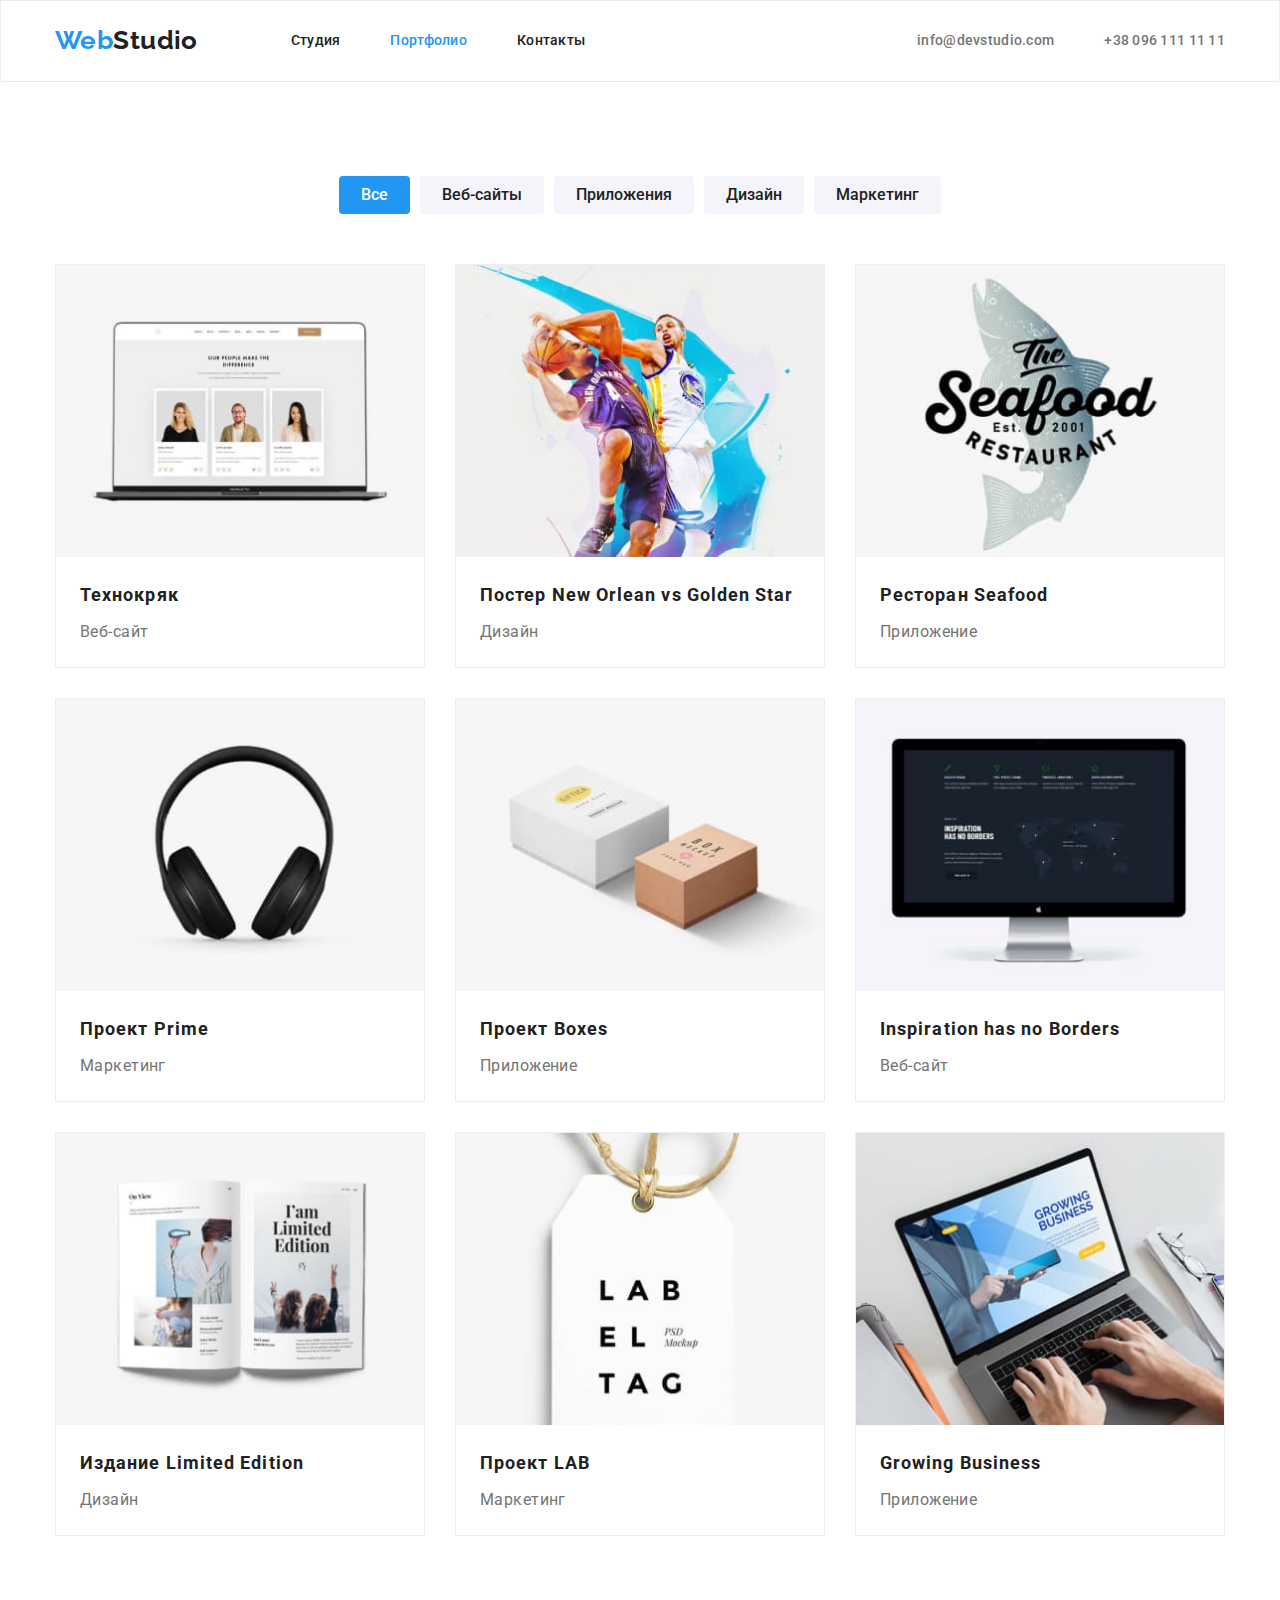
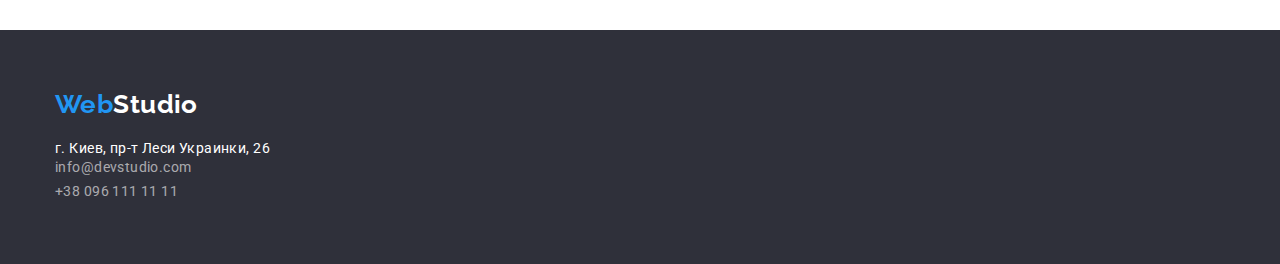
==== portfolio.html @ 12996af7 "Initial commit" ====
<!DOCTYPE html>
<html lang="ru">
  <head>
    <meta charset="UTF-8" />
    <meta http-equiv="X-UA-Compatible" content="IE=edge" />
    <meta name="viewport" content="width=device-width, initial-scale=1.0" />
    <title>Portfolio</title>
    <link
      rel="stylesheet"
      href="https://cdnjs.cloudflare.com/ajax/libs/modern-normalize/1.1.0/modern-normalize.min.css"
    />
    <link rel="preconnect" href="https://fonts.googleapis.com" />
    <link rel="preconnect" href="https://fonts.gstatic.com" crossorigin />
    <link
      href="https://fonts.googleapis.com/css2?family=Raleway:wght@700&family=Roboto:wght@400;500;700;900&display=swap"
      rel="stylesheet"
    />
    <link rel="stylesheet" href="./css/styles.css" />
  </head>
  <body>
    <!-- Header -->
    <header class="header">
      <div class="container">
        <nav class="navigation">
          <a href="./index.html" class="logo link"> <span class="web-blue">Web</span>Studio </a>
          <ul class="site-nav list">
            <li class="nav-li"><a class="nav-link link" href="./index.html">Студия</a></li>
            <li class="nav-li">
              <a class="nav-link link current" href="./portfolio.html">Портфолио</a>
            </li>
            <li class="nav-li"><a class="nav-link link" href="">Контакты</a></li>
          </ul>
        </nav>

        <ul class="contact list">
          <li class="nav-li">
            <a class="contact-link link" href="mailto:info@devstudio.com">info@devstudio.com</a>
          </li>
          <li class="nav-li">
            <a class="contact-link link" href="tel:+380961111111">+38 096 111 11 11</a>
          </li>
        </ul>
      </div>
    </header>

    <main>
      <!--Кнопки -->
      <section class="section">
        <div class="container">
          <h1 class="visually-hidden">Panel button</h1>
          <ul class="button-f list">
            <li><button type="button" class="button-portfolio active">Все</button></li>
            <li><button type="button" class="button-portfolio">Веб-сайты</button></li>
            <li><button type="button" class="button-portfolio">Приложения</button></li>
            <li><button type="button" class="button-portfolio">Дизайн</button></li>
            <li><button type="button" class="button-portfolio">Маркетинг</button></li>
          </ul>

          <!-- Список карточек -->
          <ul class="card-list list">
            <li class="ct-img">
              <a class="cards-link link" href="#">
                <img src="./images/img/img.jpg" alt="notebook" />
                <div class="card-thumb">
                  <h2 class="card-title">Технокряк</h2>
                  <p class="card-description">Веб-сайт</p>
                </div>
              </a>
            </li>
            <li class="ct-img">
              <a class="cards-link link" href="#">
                <img src="./images/img/img(1).jpg" alt="basketball" />
                <div class="card-thumb">
                  <h2 class="card-title">Постер New Orlean vs Golden Star</h2>
                  <p class="card-description">Дизайн</p>
                </div>
              </a>
            </li>
            <li class="ct-img" class="ct-img">
              <a class="cards-link link" href="#">
                <img src="./images/img/img(2).jpg" alt="seafood" />
                <div class="card-thumb">
                  <h2 class="card-title">Ресторан Seafood</h2>
                  <p class="card-description">Приложение</p>
                </div>
              </a>
            </li>
            <li class="ct-img" class="ct-img">
              <a class="cards-link link" href="#">
                <img src="./images/img/img(3).jpg" alt="headphones" />
                <div class="card-thumb">
                  <h2 class="card-title">Проект Prime</h2>
                  <p class="card-description">Маркетинг</p>
                </div>
              </a>
            </li>
            <li class="ct-img">
              <a class="cards-link link" href="#">
                <img src="./images/img/img(4).jpg" alt="boxes" />
                <div class="card-thumb">
                  <h2 class="card-title">Проект Boxes</h2>
                  <p class="card-description">Приложение</p>
                </div>
              </a>
            </li>
            <li class="ct-img">
              <a class="cards-link link" href="#">
                <img src="./images/img/img(5).jpg" alt="monitor" />
                <div class="card-thumb">
                  <h2 class="card-title">Inspiration has no Borders</h2>
                  <p class="card-description">Веб-сайт</p>
                </div>
              </a>
            </li>
            <li class="ct-img">
              <a class="cards-link link" href="#">
                <img src="./images/img/img(6).jpg" alt="book" />
                <div class="card-thumb">
                  <h2 class="card-title">Издание Limited Edition</h2>
                  <p class="card-description">Дизайн</p>
                </div>
              </a>
            </li>
            <li class="ct-img">
              <a class="cards-link link" href="#">
                <img src="./images/img/img(7).jpg" alt="abc" />
                <div class="card-thumb">
                  <h2 class="card-title">Проект LAB</h2>
                  <p class="card-description">Маркетинг</p>
                </div>
              </a>
            </li>
            <li class="ct-img">
              <a class="cards-link link" href="#">
                <img src="./images/img/img(8).jpg" alt="notebookwithhand" />
                <div class="card-thumb">
                  <h2 class="card-title">Growing Business</h2>
                  <p class="card-description">Приложение</p>
                </div>
              </a>
            </li>
          </ul>
        </div>
      </section>
    </main>

    <!-- Footer -->
    <footer>
      <div class="container">
        <a class="footer-logo link" href="./index.html">
          <span class="web-blue">Web</span>Studio
        </a>
        <address>
          <ul class="adress-contact list">
            <li>
              <a
                class="adress-link link"
                href="https://goo.gl/maps/piqngm7oDQpEDh6u6"
                target="_blank"
                rel="noopener nofollow noreferrer"
                >г. Киев, пр-т Леси Украинки, 26</a
              >
            </li>
            <li>
              <a class="contact-footer link" href="mailto:info@devstudio.com">info@devstudio.com</a>
            </li>
            <li><a class="contact-footer link" href="tel:+380961111111">+38 096 111 11 11</a></li>
          </ul>
        </address>
      </div>
    </footer>
  </body>
</html>
---- css/styles.css ----
/* 
body {
    color: #212121;
    background-color: #FFFFFF;
}
 */

/* Белый #FFFFFF */
/* Серый #757575; */
/* Акцент #2196F3; */
/* Фон футера #2F303A; */
/* Фон кнопок #F5F4FA; */
:root {
  --primary-text-color: #212121;
  --tittle-text-color: #757575;
  --accent-color: #2196f3;
  --primary-wh-color: #ffffff;
  --bg-button-portfolio: #f5f4fa;
}

body {
  font-family: 'Roboto', sans-serif;
  color: var(--primary-text-color);
  background-color: var(--primary-bg-color);
  font-size: 14px;
  letter-spacing: 0.03em;
}

html {
	box-sizing: border-box;
}
*,
*::after,
*::before {
	box-sizing: inherit;
}
/* Стили для обнуления верхних отступов у элементов */
h1,
h2,
h3,
h4,
h5,
h6,
p {
	margin: 0;
}
/* Класс для обнуления базовых свойств у списков (ul) */
.list {
	list-style: none;
	padding-left: 0;
	margin: 0;
}
/* Класс для обнуления базовых свойств у ссылок */
.link {
	text-decoration: none;
	color: inherit;
}
/* Свойства для корректного отображения картинок */
img {
	display: block;
	max-width: 100%;
	height: auto;
}
/* Свойства для обнуления курсива у address */
address {
	font-style: normal;
}

.section {
  padding: 94px 0;
}

.list {
  list-style-type: none;
  padding: 0;
  margin: 0;
}
.link {
  text-decoration: none;
  color: var(--primary-text-color);
}

.section-title {
  text-align: center;
  font-size: 36px;
  line-height: 1.16;
  margin-bottom: 50px;
}

/* Header */

.header {
  border: 1px solid #ececec;
}

.container {
  width: 1200px;
  padding: 0 15px;
  margin: 0 auto;
}

.navigation {
  display: flex;
  align-items: center;
}

.contact {
  display: flex;
  margin-left: auto;
}

.web-blue {
  color: var(--accent-color);
}

.adress-contact-li {
  margin-bottom: 9px;
}

.adress-contact-li:last-of-type {
  margin-bottom: 0px;
}

.adress-link {
  color: var(--primary-wh-color);
}

.header .container {
  display: flex;
  align-items: center;
}

/* Логотип */
.logo {
  color: var(--primary-text-color);
  font-size: 26px;
  font-family: 'Raleway', sans-serif;
  font-weight: 700;
  margin-right: 93px;
}

/* Site nav */
.nav-link {
  padding: 32px 0;
  display: block;
  color: var(--primary-text-color);
  font-weight: 500;
  line-height: 1.14;
  letter-spacing: 0.02em;
}

.nav-li:not(:last-child) {
  margin-right: 50px;
}

.site-nav {
  display: flex;
}

.nav-link:hover,
.nav-link:focus,
.current {
  color: var(--accent-color);
}

.section-title {
  color: var(--primary-text-color);
  margin-top: 0;
}

.site-nav .nav-link.current {
  color: var(--accent-color);
}

.contact-link {
  display: block;
  padding: 32px 0;
  color: var(--tittle-text-color);
  font-weight: 500;
  font-size: 14px;
  line-height: 1.14;
  letter-spacing: 0.02em;
  font-style: normal;

}

.contact-link:hover,
:focus {
  color: var(--accent-color);
}

/* main */
.main-title {
  color: var(--primary-wh-color);
}

.future-discription {
  color: var(--tittle-text-color);
  line-height: 1.71;
}

/* Решение для бизнесса */

.hero {
  padding: 200px 0;
  background-color: #2f303a;
  text-align: center;
}

.hero-title {
  color: var(--primary-text-color);
  font-weight: 900;
  font-size: 44px;
  line-height: 1.36;
  text-align: center;
  letter-spacing: 0.06em;
  text-transform: uppercase;
  color: var(--primary-wh-color);
  width: 700px;
  margin-top: 0;
  margin-bottom: 30px;
  margin-left: 230px;
}

.button {
  color: var(--primary-wh-color);
  background-color: var(--accent-color);
  font-style: normal;
  font-weight: 700;
  font-size: 16px;
  line-height: 1.85;
  cursor: pointer;
  border-radius: 4px;
  padding: 10px 32px;
  text-align: center;
  border: none;
  letter-spacing: 0.06em;
}

/* Особенности */

.features {
  display: flex;
  justify-content: space-between;

}

.features-title {
  font-size: 14px;
  line-height: 1.14;
  text-transform: uppercase;
  margin-bottom: 10px;
}

.fetures-item {
  width: 270px;
  /* 
  padding: 15px 0; 
   */
}

.features-discription {
  color: var(--tittle-text-color);
  font-size: 14px;
  line-height: 1.71;
}

.visually-hidden {
  position: absolute;
  width: 1px;
  height: 1px;
  margin: -1px;
  border: 0;
  padding: 0;
  white-space: nowrap;
  clip-path: inset(100%);
  clip: rect(0 0 0 0);
  overflow: hidden;
}

/* Чем мы занимаемся */

.section-title-team {
  font-size: 36px;
  line-height: 1.16;
  text-align: center;
  margin-bottom: 50px;
}

/* about */
.about {
  padding-top: 0;
}

.about-list {
  display: flex;
  align-items: center;
}

.about-item:not(:last-child) {
  margin-right: 30px;
}

/* Команда */

.team {
  background-color: #f5f4fa;
  margin: 0;
}

.list-team {
  display: flex;
  justify-content: space-between;
}

.list-team > li {
  background-color: var(--primary-wh-color);
  box-shadow: 0px 1px 3px rgba(0, 0, 0, 0.12), 0px 1px 1px rgba(0, 0, 0, 0.14),
    0px 2px 1px rgba(0, 0, 0, 0.2);
  border-radius: 0px 0px 4px 4px;
}

.team-name {
  font-weight: 500;
  font-size: 16px;
  line-height: 1.18;
  text-align: center;
  margin-bottom: 10px;
}

.team-position {
  font-size: 16px;
  line-height: 1.18;
  text-align: center;
  color: var(--tittle-text-color);
}

.team-wrapper {
  padding: 30px 0;
}

/* Footer */

footer {
  background: #2f303a;
  padding-top: 60px;
  padding-bottom: 60px;
}

.footer-logo {
  color: var(--primary-wh-color);
  font-family: 'Raleway', sans-serif;
  font-size: 26px;
  font-weight: 700;
  margin-bottom: 20px;
  display: block;
}

.contact-footer {
  font-weight: 400;
  font-size: 14px;
  line-height: 1.71;
  letter-spacing: 0.03em;
  color: rgba(255, 255, 255, 0.6);
}

.contact-footer:hover,
:focus {
  color: var(--accent-color);
}

/* ПОРТФОЛИО */

/* Button Portfolio */

.button-portfolio {
  color: var(--primary-text-color);
  background-color: var(--bg-button-portfolio);
  cursor: pointer;
  font-weight: 500;
  font-size: 16px;
  line-height: 1.62;
  border: none;
  padding: 6px 22px;
  border-radius: 4px;
  text-align: center;
}

.button-portfolio:hover,
.button-portfolio:focus {
  background-color: var(--accent-color);
  color: var(--primary-wh-color);
  box-shadow: 0px 4px 4px rgba(0, 0, 0, 0.15);
}

.button-portfolio.active {
  background-color: var(--accent-color);
  color: var(--primary-wh-color);
}

/* Cards */
.card-title {
  font-weight: 700;
  font-size: 18px;
  line-height: 2;
  letter-spacing: 0.06em;
  color: var(--primary-text-color);
  margin-bottom: 4px;
}

.card-thumb {
  padding: 20px 24px;
}

.card-list > li {
  background-color: var(--primary-wh-color);
  border: 1px solid #EEEEEE;
  flex-basis: calc((100% - 90px)/3);
  margin-right: 30px;
  margin-bottom: 30px;
}

.card-list {
  display: flex;
  justify-content: space-between;

}

.card-description {
  font-weight: 400;
  font-size: 16px;
  line-height: 1.85;
  color: var(--tittle-text-color);

}

.card-list {
  display: flex;
  /* Make a flex container multiline */
  flex-wrap: wrap;
  /* Set gap between rows and columns */
  margin-right: -30px;
  margin-bottom: -30px;

}

.button-f {
  display: flex;
  justify-content: center;
  margin-bottom: 50px;
  gap: 10px;
}
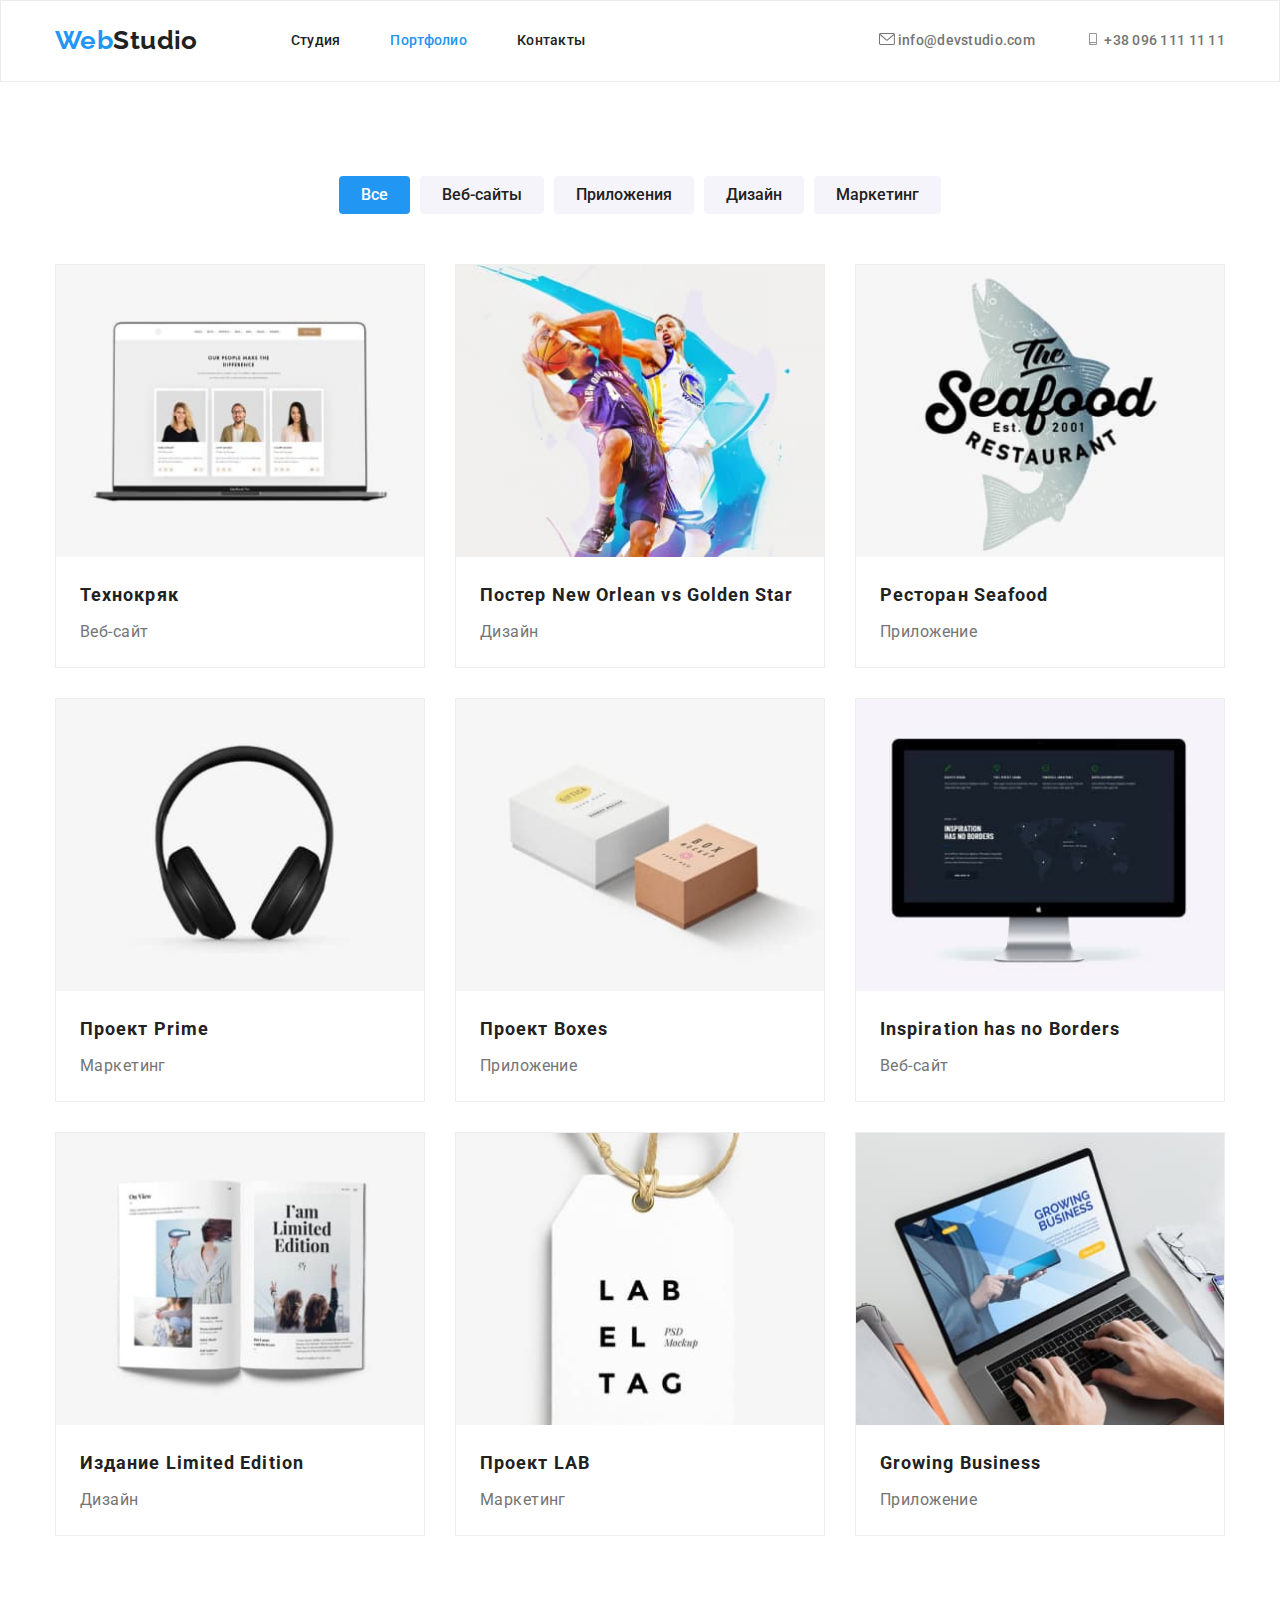
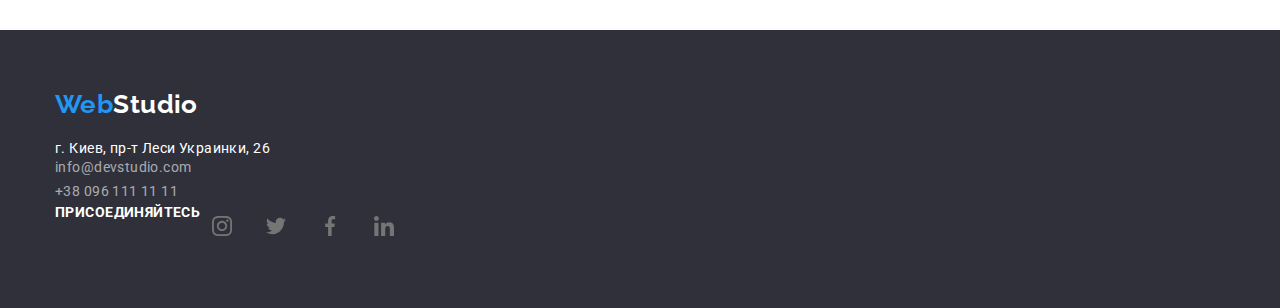
==== commit 83ad69e9: "footer start" ====
--- a/portfolio.html
+++ b/portfolio.html
@@ -34,12 +34,23 @@
 
         <ul class="contact list">
           <li class="nav-li">
-            <a class="contact-link link" href="mailto:info@devstudio.com">info@devstudio.com</a>
+            <div class="icon-contact">
+            <a class="contact-link link" href="mailto:info@devstudio.com"> 
+              <svg class="nav-li-item">
+              <use href="images/symbol-defs.svg#envelope"></use>
+              </svg> info@devstudio.com</a>
+          </div>
           </li>
           <li class="nav-li">
-            <a class="contact-link link" href="tel:+380961111111">+38 096 111 11 11</a>
+            <div class="icon-contact">
+            <a class="contact-link link" href="tel:+380961111111"> 
+              <svg class="nav-li-item">
+              <use href="images/symbol-defs.svg#smartphone"></use>
+              </svg> +38 096 111 11 11</a>
           </li>
+        </div>
         </ul>
+
       </div>
     </header>
 
@@ -158,8 +169,7 @@
                 href="https://goo.gl/maps/piqngm7oDQpEDh6u6"
                 target="_blank"
                 rel="noopener nofollow noreferrer"
-                >г. Киев, пр-т Леси Украинки, 26</a
-              >
+                >г. Киев, пр-т Леси Украинки, 26</a>
             </li>
             <li>
               <a class="contact-footer link" href="mailto:info@devstudio.com">info@devstudio.com</a>
@@ -167,6 +177,43 @@
             <li><a class="contact-footer link" href="tel:+380961111111">+38 096 111 11 11</a></li>
           </ul>
         </address>
+
+        <div class="social-link-footer">
+          <h2 class="footer-links">присоединяйтесь</h2>
+
+          <ul class="social-networks list">
+            <li class="social-networks-item">
+              <a class="social-link link" href="#"> 
+                <svg class="social-link-icon" width="20" height="20">
+                <use href="./images/symbol-defs.svg#instagram-1"></use>
+                </svg> 
+              </a>
+            </li>
+            <li class="social-networks-item">
+              <a class="social-link link" href="#">
+              <svg class="social-link-icon" width="20" height="20">
+                <use href="./images/symbol-defs.svg#twitter-1"></use>
+                </svg> 
+              </a>
+            </li>
+            <li class="social-networks-item">
+              <a class="social-link" href="#">
+              <svg class="social-link-icon" width="20" height="20">
+                <use href="./images/symbol-defs.svg#facebook-1"></use>
+                </svg> 
+              </a>
+            </li>
+            <li class="social-networks-item">
+              <a class="social-link" href="#">
+              <svg class="social-link-icon" width="20" height="20">
+                <use href="./images/symbol-defs.svg#linkedin-1"></use>
+                </svg> 
+              </a>
+            </li>
+          </ul>
+
+        </div>
+
       </div>
     </footer>
   </body>
--- a/css/styles.css
+++ b/css/styles.css
@@ -27,12 +27,12 @@
 }
 
 html {
-	box-sizing: border-box;
+  box-sizing: border-box;
 }
 *,
 *::after,
 *::before {
-	box-sizing: inherit;
+  box-sizing: inherit;
 }
 /* Стили для обнуления верхних отступов у элементов */
 h1,
@@ -42,28 +42,28 @@
 h5,
 h6,
 p {
-	margin: 0;
+  margin: 0;
 }
 /* Класс для обнуления базовых свойств у списков (ul) */
 .list {
-	list-style: none;
-	padding-left: 0;
-	margin: 0;
+  list-style: none;
+  padding-left: 0;
+  margin: 0;
 }
 /* Класс для обнуления базовых свойств у ссылок */
 .link {
-	text-decoration: none;
-	color: inherit;
+  text-decoration: none;
+  color: inherit;
 }
 /* Свойства для корректного отображения картинок */
 img {
-	display: block;
-	max-width: 100%;
-	height: auto;
+  display: block;
+  max-width: 100%;
+  height: auto;
 }
 /* Свойства для обнуления курсива у address */
 address {
-	font-style: normal;
+  font-style: normal;
 }
 
 .section {
@@ -155,6 +155,14 @@
 
 .site-nav {
   display: flex;
+}
+
+.icon-contact {
+  display: flex;
+}
+
+.header-icon {
+  margin-right: 10px;
 }
 
 .nav-link:hover,
@@ -181,12 +189,20 @@
   line-height: 1.14;
   letter-spacing: 0.02em;
   font-style: normal;
-
-}
-
-.contact-link:hover,
-:focus {
+  fill: var(--tittle-text-color);
+}
+
+.contact-link:hover {
   color: var(--accent-color);
+}
+
+.contact-link:hover .nav-li-item {
+  fill: var(--accent-color);
+}
+
+.nav-li-item {
+  width: 16px;
+  height: 12px;
 }
 
 /* main */
@@ -203,8 +219,16 @@
 
 .hero {
   padding: 200px 0;
-  background-color: #2f303a;
-  text-align: center;
+  background-image: linear-gradient(to right, rgba(47, 48, 58, 0.4), rgba(47, 48, 58, 0.4)),
+    url(../images/hero/Img.jpg);
+  background-repeat: no-repeat;
+  background-color: var(--primary-wh-color);
+  background-position: center;
+  text-align: center;
+  max-width: 1600px;
+  background-size: cover;
+  margin-left: auto;
+  margin-right: auto;
 }
 
 .hero-title {
@@ -242,7 +266,6 @@
 .features {
   display: flex;
   justify-content: space-between;
-
 }
 
 .features-title {
@@ -254,9 +277,14 @@
 
 .fetures-item {
   width: 270px;
-  /* 
-  padding: 15px 0; 
-   */
+}
+
+.icon-bgd {
+  width: 270px;
+  padding: 25px 100px;
+  background-color: #f5f4fa;
+  border-radius: 4px;
+  margin-bottom: 30px;
 }
 
 .features-discription {
@@ -278,6 +306,26 @@
   overflow: hidden;
 }
 
+.features-icon {
+  display: flex;
+  justify-content: center;
+  margin-bottom: 30px;
+}
+
+.features-icon-item {
+  display: flex;
+  width: 270px;
+  height: 120px;
+  justify-content: center;
+  align-items: center;
+  background-color: #f5f4fa;
+  fill: var(--tittle-text-color);
+}
+
+.features-icon-item:not(:last-child) {
+  margin-right: 30px;
+}
+
 /* Чем мы занимаемся */
 
 .section-title-team {
@@ -333,10 +381,83 @@
   line-height: 1.18;
   text-align: center;
   color: var(--tittle-text-color);
+  margin-bottom: 28px;
 }
 
 .team-wrapper {
-  padding: 30px 0;
+  padding: 30px;
+}
+
+.social-icon {
+  display: flex;
+  justify-content: space-between;
+  text-align: center;
+}
+
+.social-networks {
+  display: flex;
+  width: 206px;
+  margin-left: auto;
+  margin-right: auto;
+}
+
+.social-networks-item {
+  margin-left: auto;
+  margin-right: auto;
+}
+
+.social-link {
+  fill: var(--tittle-text-color);
+  padding: 12px 12px;
+  display: flex;
+  justify-content: center;
+  align-items: center;
+}
+
+.social-link:focus .social-link-icon,
+.social-link:hover .social-link-icon {
+  fill: var(--primary-wh-color);
+}
+
+.social-link:hover,
+.social-link:focus {
+  background-color: var(--accent-color);
+  border-radius: 50%;
+}
+
+.social-networks-item:not(:last-child) {
+  margin-right: 10px;
+}
+
+/* Постоянные клмиенты */
+
+.section-titles-clients {
+  text-align: center;
+  font-style: normal;
+  font-weight: 700;
+  font-size: 36px;
+  line-height: 42px;
+  text-align: center;
+  letter-spacing: 0.03em;
+  margin-bottom: 50px;
+}
+
+.clients-list {
+  display: flex;
+}
+
+.clients-link {
+  display: flex;
+  align-items: center;
+  justify-content: center;
+  border: 1px solid #afb1b8;
+  border-radius: 4px;
+  width: 170px;
+  height: 92px;
+}
+
+.clients-link:not(:last-child) {
+  margin-right: 30px;
 }
 
 /* Footer */
@@ -367,6 +488,22 @@
 .contact-footer:hover,
 :focus {
   color: var(--accent-color);
+}
+
+.footer-links {
+  font-style: normal;
+  font-weight: 700;
+  font-size: 14px;
+  line-height: 16px;
+  letter-spacing: 0.03em;
+  text-transform: uppercase;
+  color: var(--primary-wh-color);
+  margin-bottom: 20px;
+}
+
+.social-link-footer {
+  display: flex;
+  width: 206px;
 }
 
 /* ПОРТФОЛИО */
@@ -414,8 +551,8 @@
 
 .card-list > li {
   background-color: var(--primary-wh-color);
-  border: 1px solid #EEEEEE;
-  flex-basis: calc((100% - 90px)/3);
+  border: 1px solid #eeeeee;
+  flex-basis: calc((100% - 90px) / 3);
   margin-right: 30px;
   margin-bottom: 30px;
 }
@@ -423,7 +560,6 @@
 .card-list {
   display: flex;
   justify-content: space-between;
-
 }
 
 .card-description {
@@ -431,7 +567,6 @@
   font-size: 16px;
   line-height: 1.85;
   color: var(--tittle-text-color);
-
 }
 
 .card-list {
@@ -441,7 +576,6 @@
   /* Set gap between rows and columns */
   margin-right: -30px;
   margin-bottom: -30px;
-
 }
 
 .button-f {
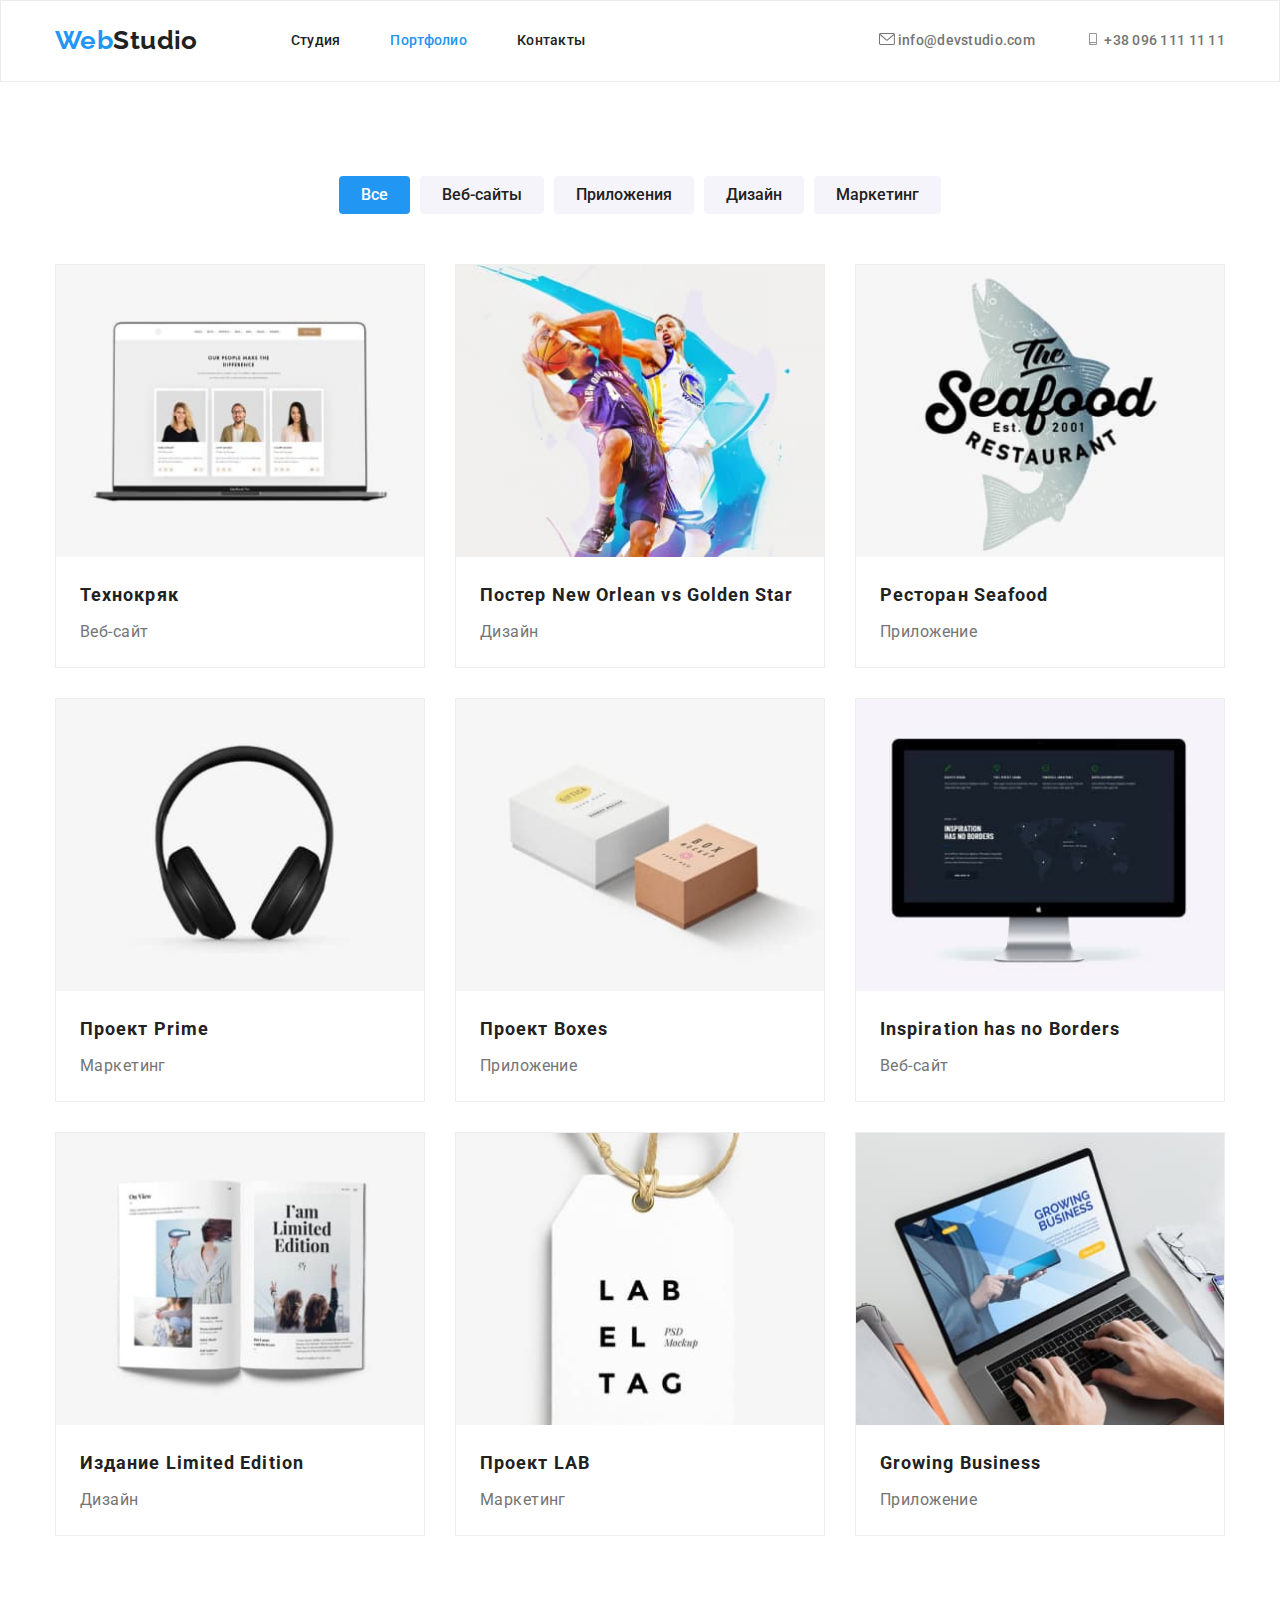
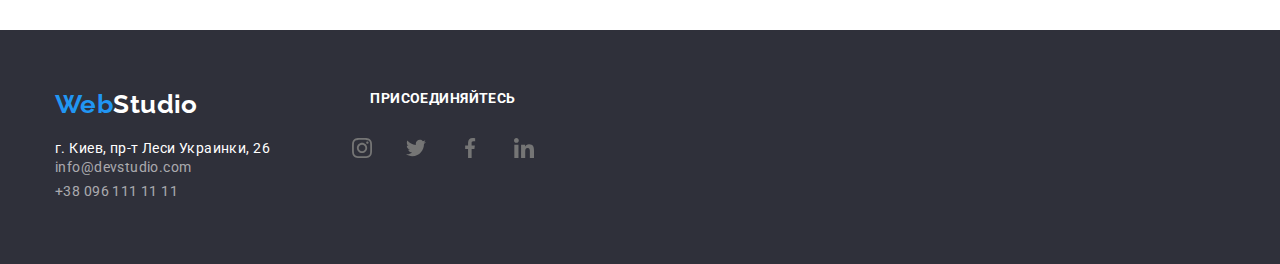
==== commit 83affa90: "footer +-" ====
--- a/portfolio.html
+++ b/portfolio.html
@@ -157,7 +157,8 @@
 
     <!-- Footer -->
     <footer>
-      <div class="container">
+      <div class="container footer-flex">
+        <div class="footer-contacts">
         <a class="footer-logo link" href="./index.html">
           <span class="web-blue">Web</span>Studio
         </a>
@@ -177,7 +178,7 @@
             <li><a class="contact-footer link" href="tel:+380961111111">+38 096 111 11 11</a></li>
           </ul>
         </address>
-
+      </div>
         <div class="social-link-footer">
           <h2 class="footer-links">присоединяйтесь</h2>
 
--- a/css/styles.css
+++ b/css/styles.css
@@ -444,6 +444,7 @@
 
 .clients-list {
   display: flex;
+
 }
 
 .clients-link {
@@ -453,12 +454,28 @@
   border: 1px solid #afb1b8;
   border-radius: 4px;
   width: 170px;
-  height: 92px;
+  height: 92px;  
 }
 
 .clients-link:not(:last-child) {
   margin-right: 30px;
 }
+
+.client-link:focus .client-link-icon,
+.client-link:hover .client-link-icon {
+  fill: var(--primary-wh-color);
+}
+
+.client-logo {
+  fill: var(--tittle-text-color)
+}
+
+.client-link:hover,
+.clietn-link:focus {
+  background-color: var(--accent-color);
+  /* border-radius: 50%; */
+}
+
 
 /* Footer */
 
@@ -485,9 +502,17 @@
   color: rgba(255, 255, 255, 0.6);
 }
 
+.footer-contacts {
+  margin-right: 70px;
+}
+
 .contact-footer:hover,
 :focus {
   color: var(--accent-color);
+}
+
+.footer-flex {
+  display: flex;
 }
 
 .footer-links {
@@ -502,7 +527,9 @@
 }
 
 .social-link-footer {
-  display: flex;
+  display: block;
+  text-align: center;
+  margin-right: 70px;
   width: 206px;
 }
 
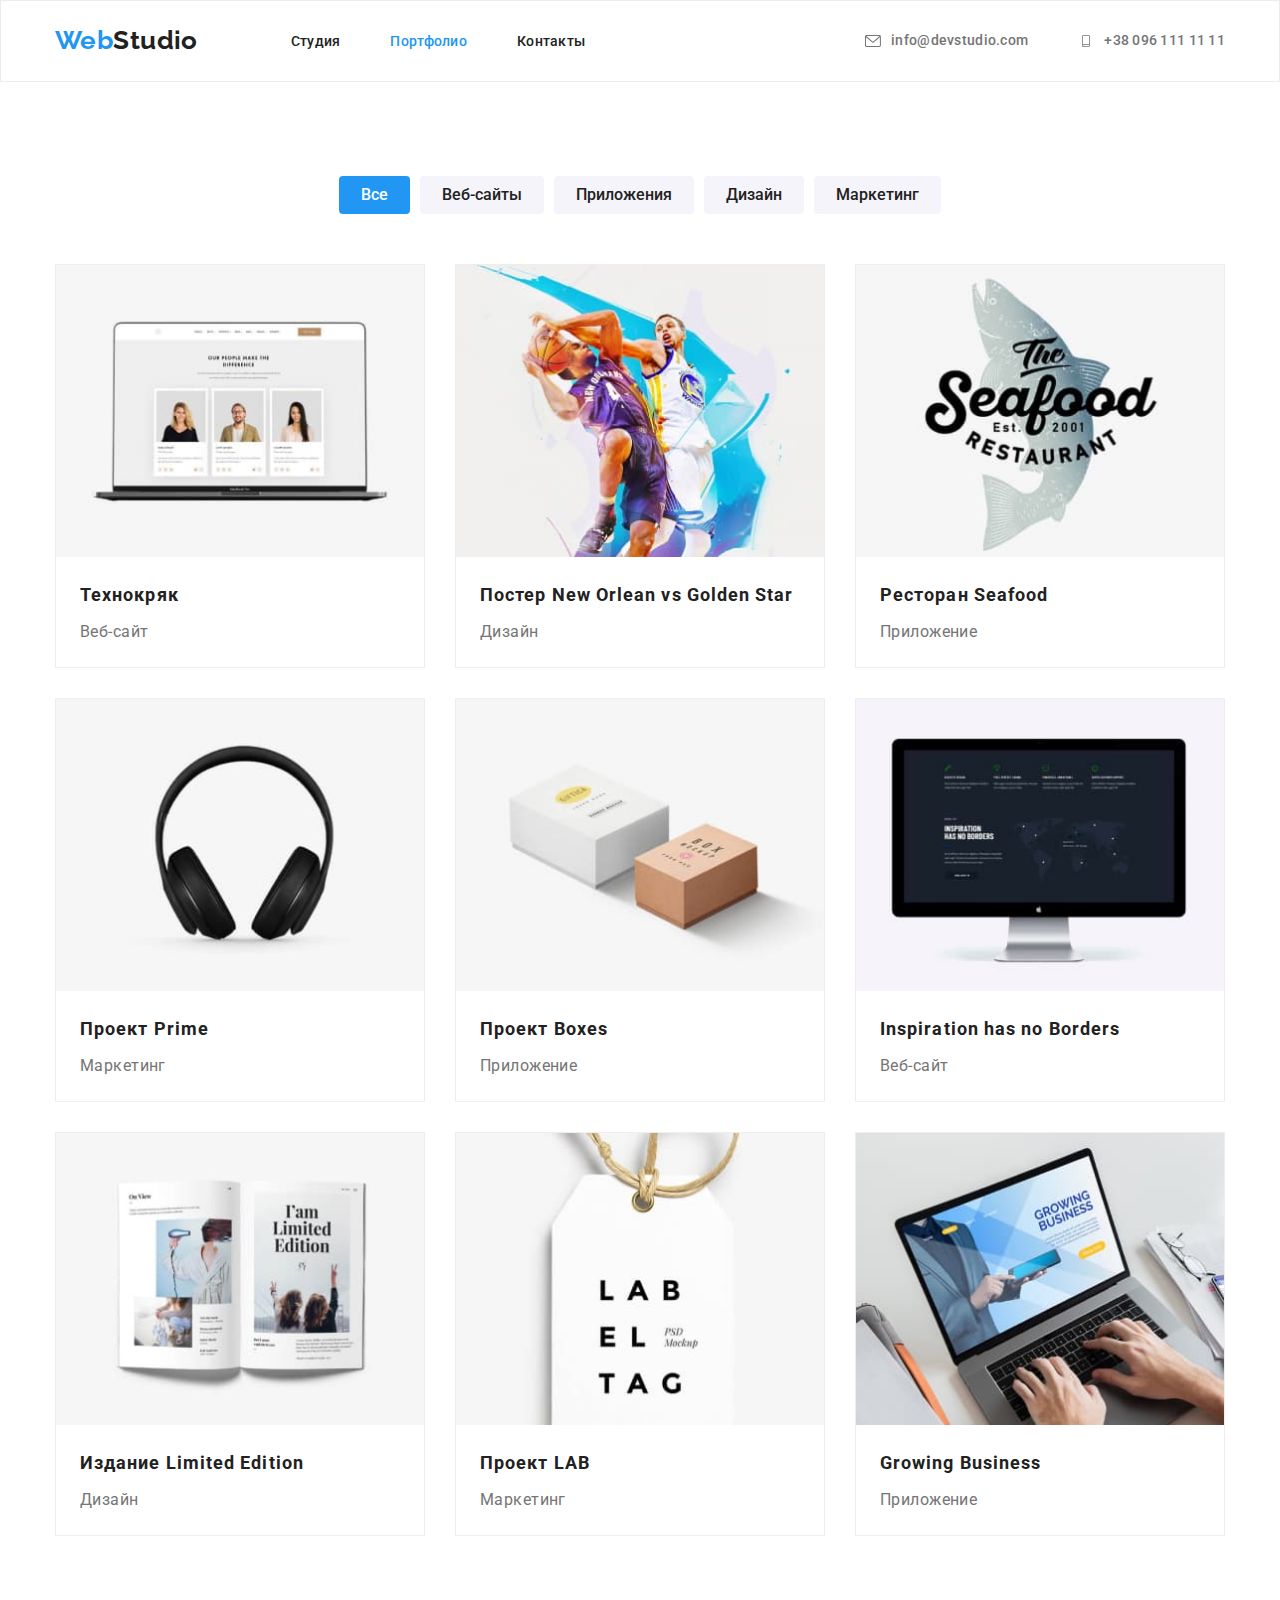
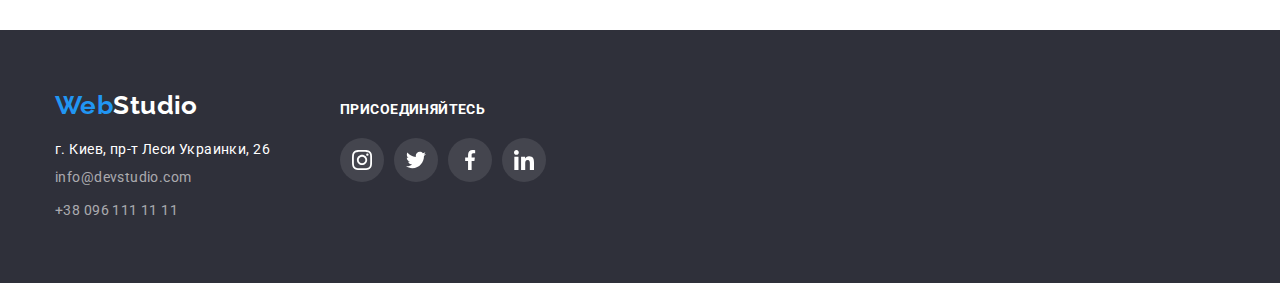
==== commit 21e9a337: "Finish" ====
--- a/portfolio.html
+++ b/portfolio.html
@@ -69,7 +69,7 @@
 
           <!-- Список карточек -->
           <ul class="card-list list">
-            <li class="ct-img">
+            <li>
               <a class="cards-link link" href="#">
                 <img src="./images/img/img.jpg" alt="notebook" />
                 <div class="card-thumb">
@@ -78,7 +78,7 @@
                 </div>
               </a>
             </li>
-            <li class="ct-img">
+            <li>
               <a class="cards-link link" href="#">
                 <img src="./images/img/img(1).jpg" alt="basketball" />
                 <div class="card-thumb">
@@ -87,7 +87,7 @@
                 </div>
               </a>
             </li>
-            <li class="ct-img" class="ct-img">
+            <li>
               <a class="cards-link link" href="#">
                 <img src="./images/img/img(2).jpg" alt="seafood" />
                 <div class="card-thumb">
@@ -96,7 +96,7 @@
                 </div>
               </a>
             </li>
-            <li class="ct-img" class="ct-img">
+            <li>
               <a class="cards-link link" href="#">
                 <img src="./images/img/img(3).jpg" alt="headphones" />
                 <div class="card-thumb">
@@ -105,7 +105,7 @@
                 </div>
               </a>
             </li>
-            <li class="ct-img">
+            <li>
               <a class="cards-link link" href="#">
                 <img src="./images/img/img(4).jpg" alt="boxes" />
                 <div class="card-thumb">
@@ -114,7 +114,7 @@
                 </div>
               </a>
             </li>
-            <li class="ct-img">
+            <li>
               <a class="cards-link link" href="#">
                 <img src="./images/img/img(5).jpg" alt="monitor" />
                 <div class="card-thumb">
@@ -123,7 +123,7 @@
                 </div>
               </a>
             </li>
-            <li class="ct-img">
+            <li>
               <a class="cards-link link" href="#">
                 <img src="./images/img/img(6).jpg" alt="book" />
                 <div class="card-thumb">
@@ -132,7 +132,7 @@
                 </div>
               </a>
             </li>
-            <li class="ct-img">
+            <li>
               <a class="cards-link link" href="#">
                 <img src="./images/img/img(7).jpg" alt="abc" />
                 <div class="card-thumb">
@@ -141,7 +141,7 @@
                 </div>
               </a>
             </li>
-            <li class="ct-img">
+            <li>
               <a class="cards-link link" href="#">
                 <img src="./images/img/img(8).jpg" alt="notebookwithhand" />
                 <div class="card-thumb">
@@ -164,7 +164,7 @@
         </a>
         <address>
           <ul class="adress-contact list">
-            <li>
+            <li class="adress-contact-li">
               <a
                 class="adress-link link"
                 href="https://goo.gl/maps/piqngm7oDQpEDh6u6"
@@ -172,10 +172,12 @@
                 rel="noopener nofollow noreferrer"
                 >г. Киев, пр-т Леси Украинки, 26</a>
             </li>
-            <li>
+            <li class="adress-contact-li">
               <a class="contact-footer link" href="mailto:info@devstudio.com">info@devstudio.com</a>
             </li>
-            <li><a class="contact-footer link" href="tel:+380961111111">+38 096 111 11 11</a></li>
+            <li class="adress-contact-li">
+              <a class="contact-footer link" href="tel:+380961111111">+38 096 111 11 11</a>
+            </li>
           </ul>
         </address>
       </div>
@@ -184,29 +186,29 @@
 
           <ul class="social-networks list">
             <li class="social-networks-item">
-              <a class="social-link link" href="#"> 
-                <svg class="social-link-icon" width="20" height="20">
+              <a class="social-link-item link" href="#"> 
+                <svg class="social-link-svg" width="20" height="20">
                 <use href="./images/symbol-defs.svg#instagram-1"></use>
                 </svg> 
               </a>
             </li>
             <li class="social-networks-item">
-              <a class="social-link link" href="#">
-              <svg class="social-link-icon" width="20" height="20">
+              <a class="social-link-item link" href="#">
+              <svg class="social-link-svg" width="20" height="20">
                 <use href="./images/symbol-defs.svg#twitter-1"></use>
-                </svg> 
-              </a>
-            </li>
-            <li class="social-networks-item">
-              <a class="social-link" href="#">
-              <svg class="social-link-icon" width="20" height="20">
+                </svg>
+              </a>
+            </li>
+            <li class="social-networks-item">
+              <a class="social-link-item" href="#">
+              <svg class="social-link-svg" width="20" height="20">
                 <use href="./images/symbol-defs.svg#facebook-1"></use>
                 </svg> 
               </a>
             </li>
             <li class="social-networks-item">
-              <a class="social-link" href="#">
-              <svg class="social-link-icon" width="20" height="20">
+              <a class="social-link-item" href="#">
+              <svg class="social-link-svg" width="20" height="20">
                 <use href="./images/symbol-defs.svg#linkedin-1"></use>
                 </svg> 
               </a>
--- a/css/styles.css
+++ b/css/styles.css
@@ -142,7 +142,6 @@
 /* Site nav */
 .nav-link {
   padding: 32px 0;
-  display: block;
   color: var(--primary-text-color);
   font-weight: 500;
   line-height: 1.14;
@@ -159,6 +158,8 @@
 
 .icon-contact {
   display: flex;
+  align-items: center;
+  flex-direction: column;
 }
 
 .header-icon {
@@ -181,7 +182,8 @@
 }
 
 .contact-link {
-  display: block;
+  display: flex;
+  align-items: center;
   padding: 32px 0;
   color: var(--tittle-text-color);
   font-weight: 500;
@@ -190,6 +192,7 @@
   letter-spacing: 0.02em;
   font-style: normal;
   fill: var(--tittle-text-color);
+
 }
 
 .contact-link:hover {
@@ -203,6 +206,7 @@
 .nav-li-item {
   width: 16px;
   height: 12px;
+  margin-right: 10px;
 }
 
 /* main */
@@ -312,7 +316,11 @@
   margin-bottom: 30px;
 }
 
-.features-icon-item {
+.features-icon-item:not(:last-child) {
+  margin-right: 30px;
+}
+
+.features-icon-wrapper {
   display: flex;
   width: 270px;
   height: 120px;
@@ -320,10 +328,6 @@
   align-items: center;
   background-color: #f5f4fa;
   fill: var(--tittle-text-color);
-}
-
-.features-icon-item:not(:last-child) {
-  margin-right: 30px;
 }
 
 /* Чем мы занимаемся */
@@ -396,22 +400,25 @@
 
 .social-networks {
   display: flex;
-  width: 206px;
+  
   margin-left: auto;
   margin-right: auto;
 }
 
 .social-networks-item {
-  margin-left: auto;
-  margin-right: auto;
+  /* margin-left: auto;
+  margin-right: auto; */
 }
 
 .social-link {
-  fill: var(--tittle-text-color);
-  padding: 12px 12px;
   display: flex;
   justify-content: center;
   align-items: center;
+  fill: #AFB1B8;
+  width: 44px;
+  height: 44px;
+  border-radius: 50%;
+
 }
 
 .social-link:focus .social-link-icon,
@@ -443,39 +450,40 @@
 }
 
 .clients-list {
-  display: flex;
-
-}
-
-.clients-link {
-  display: flex;
-  align-items: center;
+ display: flex;
+ align-items: center;
+ justify-content: center;
+
+}
+
+.client-link {
+  display: flex;
   justify-content: center;
+  align-items: center;
+  width: 170px;
+  height: 92px;  
   border: 1px solid #afb1b8;
   border-radius: 4px;
-  width: 170px;
-  height: 92px;  
-}
+}
+
 
 .clients-link:not(:last-child) {
   margin-right: 30px;
 }
 
-.client-link:focus .client-link-icon,
-.client-link:hover .client-link-icon {
-  fill: var(--primary-wh-color);
-}
-
 .client-logo {
-  fill: var(--tittle-text-color)
-}
-
-.client-link:hover,
-.clietn-link:focus {
-  background-color: var(--accent-color);
-  /* border-radius: 50%; */
-}
-
+  fill: #AFB1B8;
+}
+
+
+
+.client-link:hover {
+  border: 1px solid var(--accent-color);
+  }
+
+.client-logo:hover {
+  fill: #2196f3;
+}
 
 /* Footer */
 
@@ -513,25 +521,45 @@
 
 .footer-flex {
   display: flex;
+  align-items: baseline;
 }
 
 .footer-links {
-  font-style: normal;
   font-weight: 700;
   font-size: 14px;
-  line-height: 16px;
-  letter-spacing: 0.03em;
+  line-height: 1.14;
   text-transform: uppercase;
   color: var(--primary-wh-color);
   margin-bottom: 20px;
 }
 
 .social-link-footer {
-  display: block;
-  text-align: center;
-  margin-right: 70px;
-  width: 206px;
-}
+  margin-top: 12px;
+}
+
+.social-link-item {
+  display: flex;
+  align-items: center;
+  justify-content: center;
+  background-color: rgba(255, 255, 255, 0.1);
+  width: 44px;
+  height: 44px;
+  border-radius: 50%;
+
+}
+
+.social-link-svg {
+  fill: var(--primary-wh-color);
+}
+
+.social-link-item:hover, 
+.social-link-item:focus {
+  background-color: var(--accent-color);
+}
+
+
+
+
 
 /* ПОРТФОЛИО */
 
@@ -563,6 +591,7 @@
 }
 
 /* Cards */
+
 .card-title {
   font-weight: 700;
   font-size: 18px;
@@ -584,6 +613,10 @@
   margin-bottom: 30px;
 }
 
+.card-list > li:hover {
+  box-shadow: 0px 1px 1px rgba(0, 0, 0, 0.12), 0px 4px 4px rgba(0, 0, 0, 0.06), 1px 4px 6px rgba(0, 0, 0, 0.16);
+} 
+
 .card-list {
   display: flex;
   justify-content: space-between;
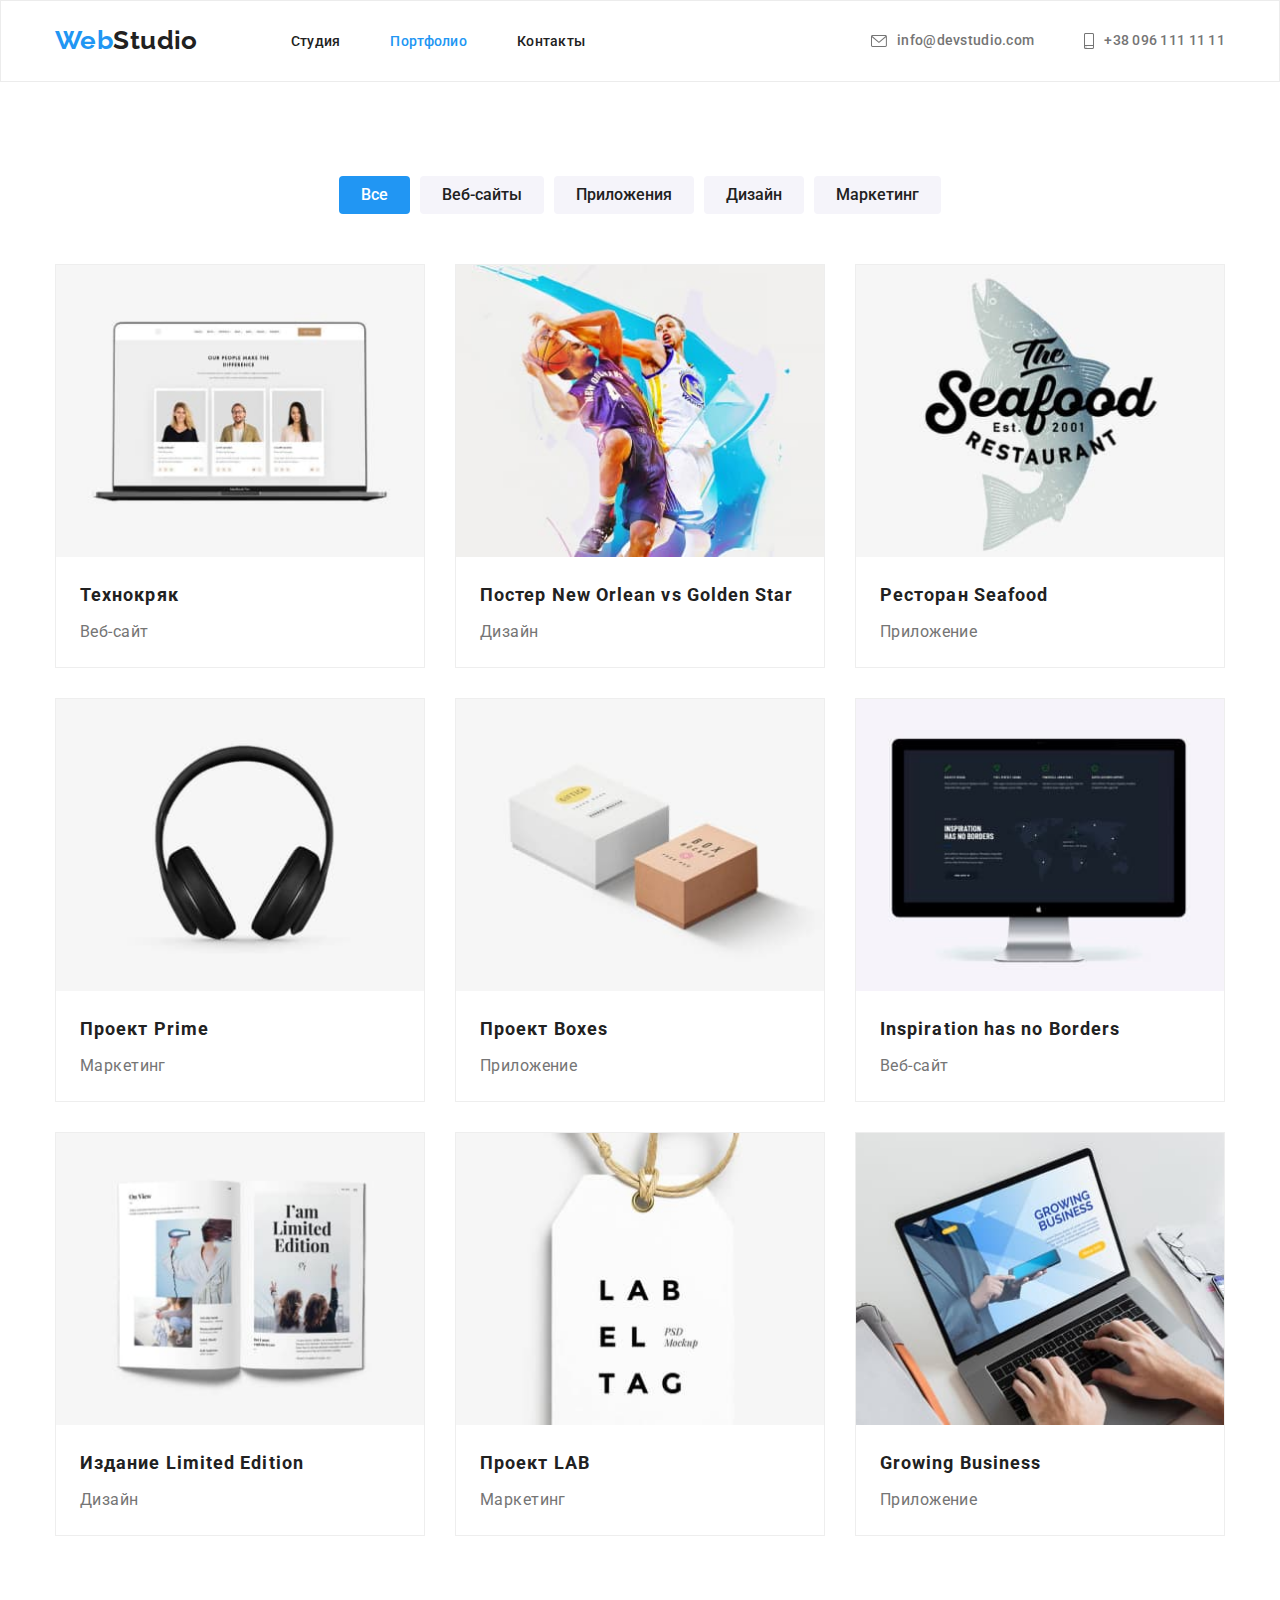
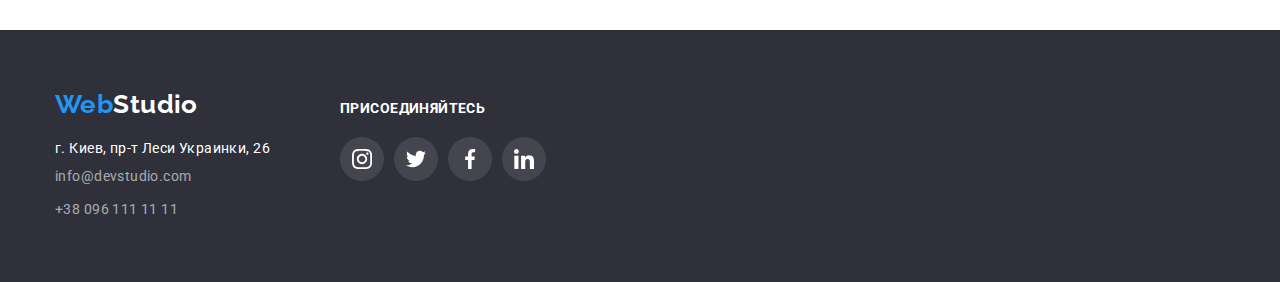
==== commit aa80ed42: "Finish" ====
--- a/portfolio.html
+++ b/portfolio.html
@@ -25,32 +25,30 @@
           <a href="./index.html" class="logo link"> <span class="web-blue">Web</span>Studio </a>
           <ul class="site-nav list">
             <li class="nav-li"><a class="nav-link link" href="./index.html">Студия</a></li>
-            <li class="nav-li">
-              <a class="nav-link link current" href="./portfolio.html">Портфолио</a>
-            </li>
+            <li class="nav-li"><a class="nav-link link current" href="./portfolio.html">Портфолио</a></li>
             <li class="nav-li"><a class="nav-link link" href="">Контакты</a></li>
           </ul>
         </nav>
 
         <ul class="contact list">
           <li class="nav-li">
-            <div class="icon-contact">
+           
             <a class="contact-link link" href="mailto:info@devstudio.com"> 
-              <svg class="nav-li-item">
+              <svg class="nav-li-item" width="16" height="12">
               <use href="images/symbol-defs.svg#envelope"></use>
               </svg> info@devstudio.com</a>
-          </div>
+         
           </li>
           <li class="nav-li">
-            <div class="icon-contact">
+          
             <a class="contact-link link" href="tel:+380961111111"> 
-              <svg class="nav-li-item">
+              <svg class="nav-li-item" width="10" height="16">
               <use href="images/symbol-defs.svg#smartphone"></use>
               </svg> +38 096 111 11 11</a>
+           
           </li>
-        </div>
+        
         </ul>
-
       </div>
     </header>
 
--- a/css/styles.css
+++ b/css/styles.css
@@ -156,12 +156,6 @@
   display: flex;
 }
 
-.icon-contact {
-  display: flex;
-  align-items: center;
-  flex-direction: column;
-}
-
 .header-icon {
   margin-right: 10px;
 }
@@ -191,22 +185,19 @@
   line-height: 1.14;
   letter-spacing: 0.02em;
   font-style: normal;
+}
+
+.contact-link:hover, .contact-link:focus {
+  color: var(--accent-color);
+}
+
+.contact-link:hover .nav-li-item, .contact-link:focus .nav-li-item {
+  fill: var(--accent-color);
+}
+
+.nav-li-item {
+  margin-right: 10px;
   fill: var(--tittle-text-color);
-
-}
-
-.contact-link:hover {
-  color: var(--accent-color);
-}
-
-.contact-link:hover .nav-li-item {
-  fill: var(--accent-color);
-}
-
-.nav-li-item {
-  width: 16px;
-  height: 12px;
-  margin-right: 10px;
 }
 
 /* main */
@@ -316,18 +307,15 @@
   margin-bottom: 30px;
 }
 
-.features-icon-item:not(:last-child) {
-  margin-right: 30px;
-}
 
 .features-icon-wrapper {
   display: flex;
-  width: 270px;
+  justify-content: center;
+  align-items: center;
   height: 120px;
-  justify-content: center;
-  align-items: center;
   background-color: #f5f4fa;
-  fill: var(--tittle-text-color);
+  border-radius: 4px;
+  margin-bottom: 30px;
 }
 
 /* Чем мы занимаемся */
@@ -385,11 +373,11 @@
   line-height: 1.18;
   text-align: center;
   color: var(--tittle-text-color);
-  margin-bottom: 28px;
+  margin-bottom: 16px;
 }
 
 .team-wrapper {
-  padding: 30px;
+  padding: 32px;
 }
 
 .social-icon {
@@ -400,9 +388,6 @@
 
 .social-networks {
   display: flex;
-  
-  margin-left: auto;
-  margin-right: auto;
 }
 
 .social-networks-item {
@@ -418,8 +403,9 @@
   width: 44px;
   height: 44px;
   border-radius: 50%;
-
-}
+}
+
+/* Focus & Hover (при ховере на ссылке - дать иконке белый цвет */
 
 .social-link:focus .social-link-icon,
 .social-link:hover .social-link-icon {
@@ -429,14 +415,14 @@
 .social-link:hover,
 .social-link:focus {
   background-color: var(--accent-color);
-  border-radius: 50%;
+
 }
 
 .social-networks-item:not(:last-child) {
   margin-right: 10px;
 }
 
-/* Постоянные клмиенты */
+/* Постоянные клиенты */
 
 .section-titles-clients {
   text-align: center;
@@ -475,14 +461,12 @@
   fill: #AFB1B8;
 }
 
-
-
-.client-link:hover {
+.client-link:hover, .client-link:focus {
   border: 1px solid var(--accent-color);
   }
-
-.client-logo:hover {
-  fill: #2196f3;
+/* при ховере и фокусе на ссылку классу "клиент лого (иконка)" - дать иконке нужный филл  */
+.client-link:hover .client-logo, .client-link:focus .client-logo  {
+  fill: var(--accent-color);
 }
 
 /* Footer */
@@ -531,10 +515,6 @@
   text-transform: uppercase;
   color: var(--primary-wh-color);
   margin-bottom: 20px;
-}
-
-.social-link-footer {
-  margin-top: 12px;
 }
 
 .social-link-item {
@@ -592,6 +572,14 @@
 
 /* Cards */
 
+.cards-link:hover, .cards-link:focus {
+  box-shadow: 0px 1px 1px rgba(0, 0, 0, 0.12), 0px 4px 4px rgba(0, 0, 0, 0.06), 1px 4px 6px rgba(0, 0, 0, 0.16);
+}
+
+.cards-link {
+  display: block;
+}
+
 .card-title {
   font-weight: 700;
   font-size: 18px;
@@ -613,10 +601,6 @@
   margin-bottom: 30px;
 }
 
-.card-list > li:hover {
-  box-shadow: 0px 1px 1px rgba(0, 0, 0, 0.12), 0px 4px 4px rgba(0, 0, 0, 0.06), 1px 4px 6px rgba(0, 0, 0, 0.16);
-} 
-
 .card-list {
   display: flex;
   justify-content: space-between;
